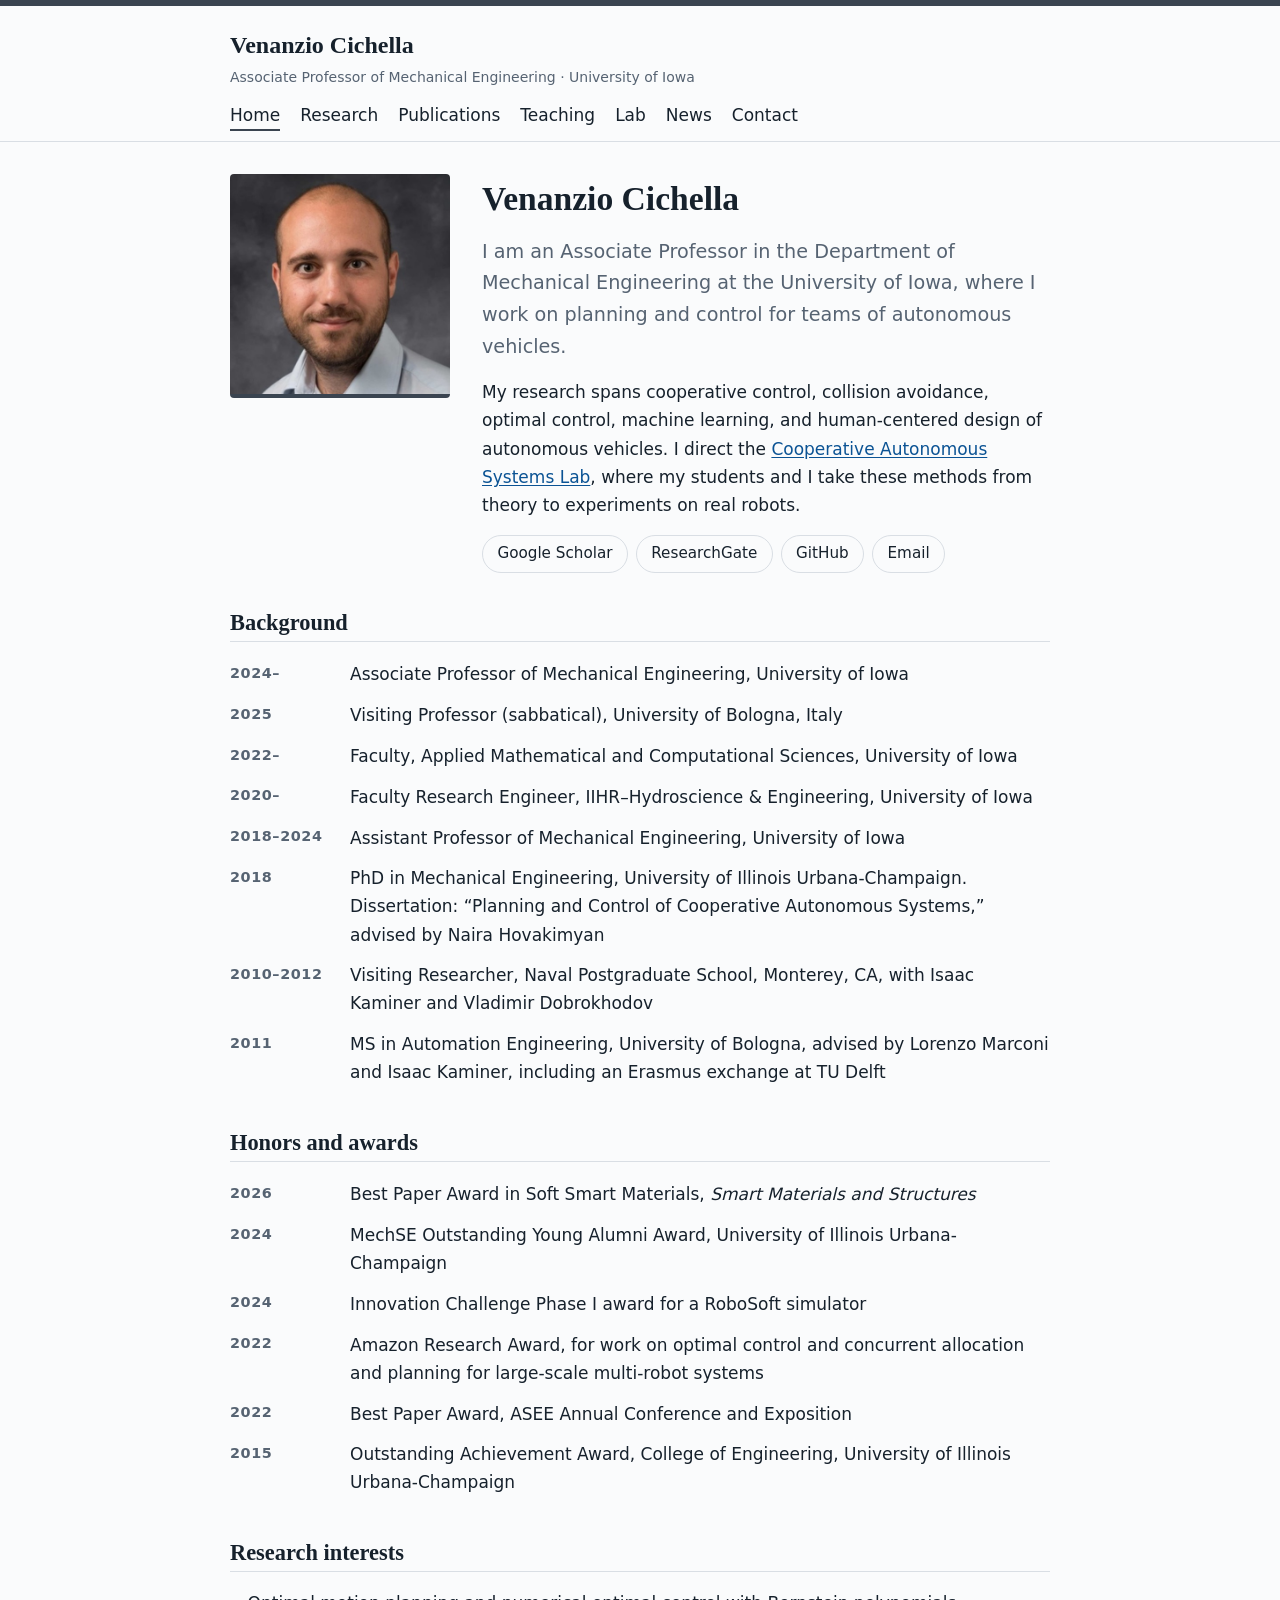
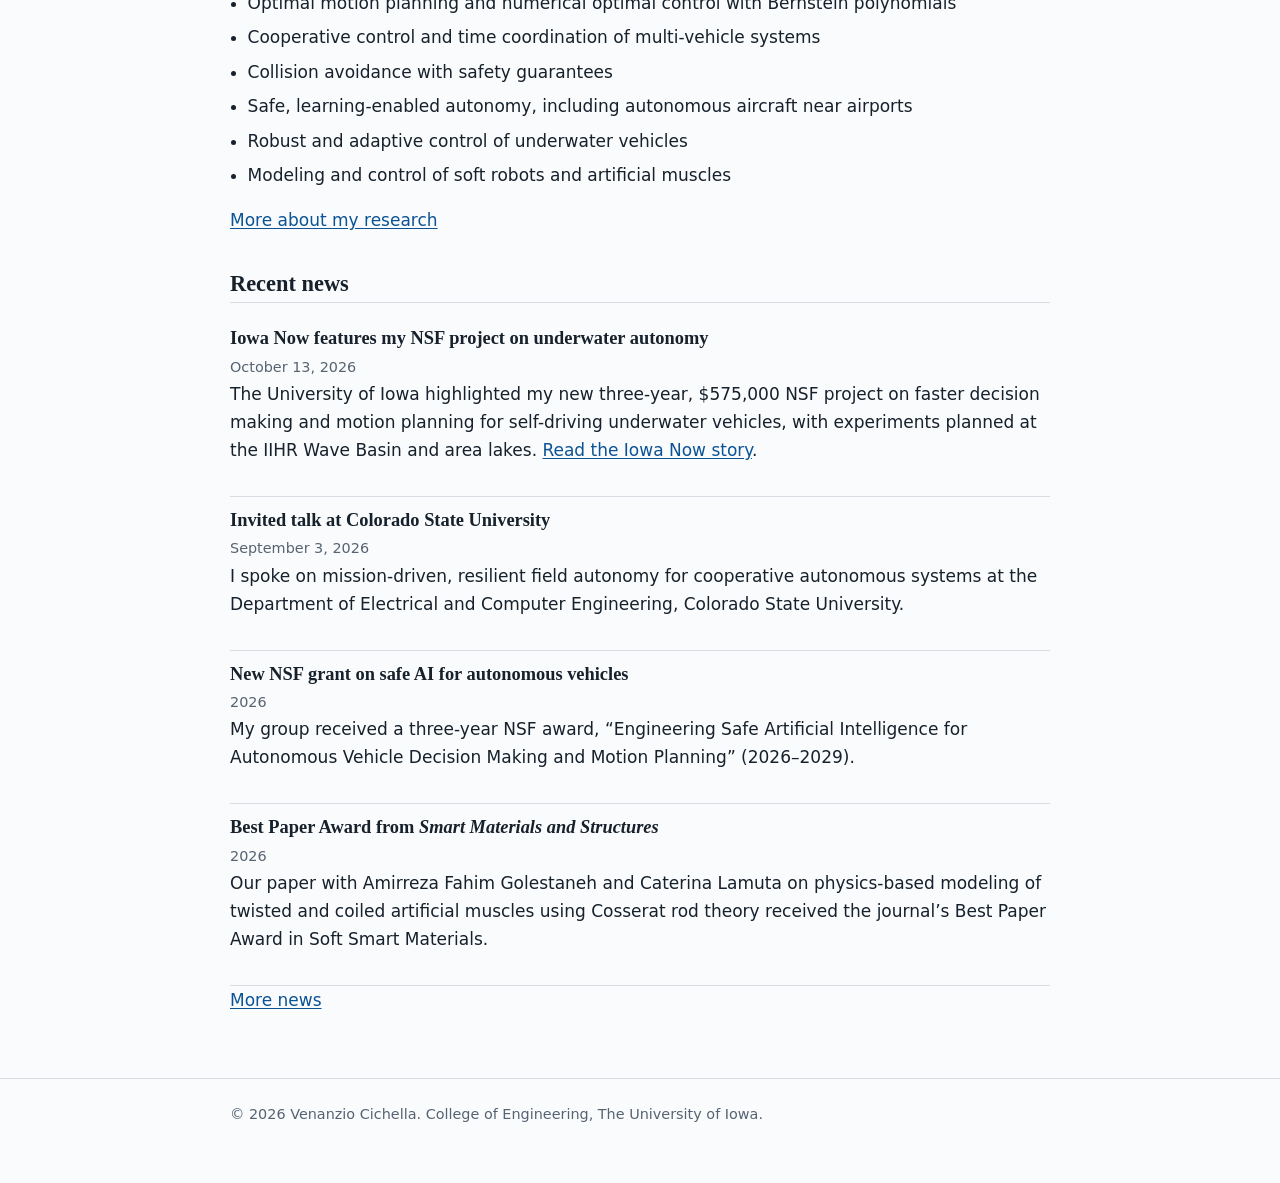
==== index.html @ 3533809e "Revert "Center the site on Resilient Autonomy as the research program (#13)" Restores the site to it" ====
<!DOCTYPE html>
<html lang="en">
<head>
  <meta charset="utf-8">
  <meta name="viewport" content="width=device-width, initial-scale=1">
  <title>Venanzio Cichella | University of Iowa</title>
  <meta name="description" content="Venanzio Cichella is an Associate Professor of Mechanical Engineering at the University of Iowa, working on planning and control of cooperative autonomous systems.">
  <link rel="stylesheet" href="style.css">
</head>
<body>
<a class="skip" href="#main">Skip to main content</a>

<header class="site">
  <div class="wrap">
    <a class="brand" href="index.html">Venanzio Cichella
      <small>Associate Professor of Mechanical Engineering &middot; University of Iowa</small>
    </a>
    <nav aria-label="Main">
      <ul>
        <li><a href="index.html" aria-current="page">Home</a></li>
        <li><a href="research.html">Research</a></li>
        <li><a href="publications.html">Publications</a></li>
        <li><a href="teaching.html">Teaching</a></li>
        <li><a href="lab.html">Lab</a></li>
        <li><a href="news.html">News</a></li>
        <li><a href="contact.html">Contact</a></li>
      </ul>
    </nav>
  </div>
</header>

<main id="main">
  <div class="wrap">
    <div class="intro">
      <img class="portrait" src="images/venanzio.jpg" alt="Portrait of Venanzio Cichella" width="220" height="220">
      <div>
        <h1>Venanzio Cichella</h1>
        <p class="lead">I am an Associate Professor in the Department of Mechanical Engineering at the University of Iowa, where I work on planning and control for teams of autonomous vehicles.</p>
        <p>My research spans cooperative control, collision avoidance, optimal control, machine learning, and human-centered design of autonomous vehicles. I direct the <a href="lab.html">Cooperative Autonomous Systems Lab</a>, where my students and I take these methods from theory to experiments on real robots.</p>
        <ul class="linkrow">
          <li><a href="https://scholar.google.com/citations?hl=en&amp;user=tYQR_0MAAAAJ&amp;view_op=list_works&amp;sortby=pubdate">Google Scholar</a></li>
          <li><a href="https://www.researchgate.net/profile/Venanzio-Cichella">ResearchGate</a></li>
          <li><a href="https://github.com/venanziocichella">GitHub</a></li>
          <li><a href="mailto:venanzio-cichella@uiowa.edu">Email</a></li>
        </ul>
      </div>
    </div>

    <h2>Background</h2>
    <ul class="timeline">
      <li><span>2024&ndash;</span> <div>Associate Professor of Mechanical Engineering, University of Iowa</div></li>
      <li><span>2025</span> <div>Visiting Professor (sabbatical), University of Bologna, Italy</div></li>
      <li><span>2022&ndash;</span> <div>Faculty, Applied Mathematical and Computational Sciences, University of Iowa</div></li>
      <li><span>2020&ndash;</span> <div>Faculty Research Engineer, IIHR&ndash;Hydroscience &amp; Engineering, University of Iowa</div></li>
      <li><span>2018&ndash;2024</span> <div>Assistant Professor of Mechanical Engineering, University of Iowa</div></li>
      <li><span>2018</span> <div>PhD in Mechanical Engineering, University of Illinois Urbana-Champaign. Dissertation: &ldquo;Planning and Control of Cooperative Autonomous Systems,&rdquo; advised by Naira Hovakimyan</div></li>
      <li><span>2010&ndash;2012</span> <div>Visiting Researcher, Naval Postgraduate School, Monterey, CA, with Isaac Kaminer and Vladimir Dobrokhodov</div></li>
      <li><span>2011</span> <div>MS in Automation Engineering, University of Bologna, advised by Lorenzo Marconi and Isaac Kaminer, including an Erasmus exchange at TU Delft</div></li>
    </ul>

    <h2>Honors and awards</h2>
    <ul class="timeline">
      <li><span>2026</span> <div>Best Paper Award in Soft Smart Materials, <em>Smart Materials and Structures</em></div></li>
      <li><span>2024</span> <div>MechSE Outstanding Young Alumni Award, University of Illinois Urbana-Champaign</div></li>
      <li><span>2024</span> <div>Innovation Challenge Phase I award for a RoboSoft simulator</div></li>
      <li><span>2022</span> <div>Amazon Research Award, for work on optimal control and concurrent allocation and planning for large-scale multi-robot systems</div></li>
      <li><span>2022</span> <div>Best Paper Award, ASEE Annual Conference and Exposition</div></li>
      <li><span>2015</span> <div>Outstanding Achievement Award, College of Engineering, University of Illinois Urbana-Champaign</div></li>
    </ul>

    <h2>Research interests</h2>
    <ul class="bare">
      <li>Optimal motion planning and numerical optimal control with Bernstein polynomials</li>
      <li>Cooperative control and time coordination of multi-vehicle systems</li>
      <li>Collision avoidance with safety guarantees</li>
      <li>Safe, learning-enabled autonomy, including autonomous aircraft near airports</li>
      <li>Robust and adaptive control of underwater vehicles</li>
      <li>Modeling and control of soft robots and artificial muscles</li>
    </ul>
    <p><a href="research.html">More about my research</a></p>

    <h2>Recent news</h2>
    <div class="news-item">
      <h3>Iowa Now features my NSF project on underwater autonomy</h3>
      <time datetime="2026-10-13">October 13, 2026</time>
      <p>The University of Iowa highlighted my new three-year, $575,000 NSF project on faster decision making and motion planning for self-driving underwater vehicles, with experiments planned at the IIHR Wave Basin and area lakes. <a href="https://now.uiowa.edu/news/2026/10/ui-professor-looks-develop-formula-quicker-response-self-driving-underwater-vehicles">Read the Iowa Now story</a>.</p>
    </div>
    <div class="news-item">
      <h3>Invited talk at Colorado State University</h3>
      <time datetime="2026-09-03">September 3, 2026</time>
      <p>I spoke on mission-driven, resilient field autonomy for cooperative autonomous systems at the Department of Electrical and Computer Engineering, Colorado State University.</p>
    </div>
    <div class="news-item">
      <h3>New NSF grant on safe AI for autonomous vehicles</h3>
      <time datetime="2026">2026</time>
      <p>My group received a three-year NSF award, &ldquo;Engineering Safe Artificial Intelligence for Autonomous Vehicle Decision Making and Motion Planning&rdquo; (2026&ndash;2029).</p>
    </div>
    <div class="news-item">
      <h3>Best Paper Award from <em>Smart Materials and Structures</em></h3>
      <time datetime="2026">2026</time>
      <p>Our paper with Amirreza Fahim Golestaneh and Caterina Lamuta on physics-based modeling of twisted and coiled artificial muscles using Cosserat rod theory received the journal&rsquo;s Best Paper Award in Soft Smart Materials.</p>
    </div>
    <p><a href="news.html">More news</a></p>
  </div>
</main>

<footer class="site">
  <div class="wrap">
    <p>&copy; 2026 Venanzio Cichella. College of Engineering, The University of Iowa.</p>
  </div>
</footer>
</body>
</html>
---- style.css ----
:root {
  --ink: #16212c;
  --muted: #566372;
  --paper: #fafbfc;
  --rule: #d9dee4;
  --accent: #3a4450;
  --link: #0b5394;
  --link-hover: #072f54;
  --max: 860px;
}

@media (prefers-color-scheme: dark) {
  :root {
    --ink: #e8ecf0;
    --muted: #9aa7b4;
    --paper: #12181f;
    --rule: #2b3541;
    --link: #7db8f0;
    --link-hover: #b4d6f8;
    --accent: #8a96a3;
  }
}

* { box-sizing: border-box; }

html { scroll-behavior: smooth; }

body {
  margin: 0;
  background: var(--paper);
  color: var(--ink);
  font-family: system-ui, -apple-system, "Segoe UI", Roboto, sans-serif;
  font-size: 1.0625rem;
  line-height: 1.65;
}

a { color: var(--link); text-underline-offset: 2px; }
a:hover { color: var(--link-hover); }
a:focus-visible, button:focus-visible {
  outline: 3px solid var(--accent);
  outline-offset: 2px;
}

.skip {
  position: absolute; left: -999px; top: 0;
  background: var(--ink); color: var(--paper); padding: .5rem 1rem;
}
.skip:focus { left: 0; z-index: 10; }

header.site {
  border-top: 6px solid var(--accent);
  border-bottom: 1px solid var(--rule);
}
.wrap { max-width: var(--max); margin: 0 auto; padding: 0 1.25rem; }

.brand {
  display: block;
  padding: 1.25rem 0 .25rem;
  font-family: Georgia, "Times New Roman", serif;
  font-size: 1.5rem;
  font-weight: 700;
  color: var(--ink);
  text-decoration: none;
}
.brand small {
  display: block;
  font-family: system-ui, sans-serif;
  font-size: .875rem;
  font-weight: 400;
  color: var(--muted);
}

nav ul {
  list-style: none; margin: 0; padding: .5rem 0 .75rem;
  display: flex; flex-wrap: wrap; gap: .25rem 1.25rem;
}
nav a {
  color: var(--ink); text-decoration: none; font-weight: 500;
  padding: .25rem 0; border-bottom: 2px solid transparent;
}
nav a:hover { border-bottom-color: var(--rule); }
nav a[aria-current="page"] { border-bottom-color: var(--accent); }

main { padding: 2rem 0 3rem; }

h1, h2, h3 { font-family: Georgia, "Times New Roman", serif; line-height: 1.25; }
h1 { font-size: 2.1rem; margin: 0 0 1rem; }
h2 { font-size: 1.4rem; margin: 2.25rem 0 .75rem; padding-bottom: .25rem; border-bottom: 1px solid var(--rule); }
h3 { font-size: 1.15rem; margin: 1.5rem 0 .25rem; }

p { margin: 0 0 1rem; }
.lead { font-size: 1.2rem; color: var(--muted); max-width: 62ch; }
.meta { color: var(--muted); font-size: .9rem; }

.linkrow { display: flex; flex-wrap: wrap; gap: .5rem; margin: 1rem 0 0; padding: 0; list-style: none; }
.linkrow a {
  display: inline-block; padding: .35rem .9rem;
  border: 1px solid var(--rule); border-radius: 999px;
  text-decoration: none; color: var(--ink); font-size: .95rem;
}
.linkrow a:hover { border-color: var(--ink); }

.people { list-style: none; padding: 0; margin: 0; display: grid; grid-template-columns: repeat(auto-fill, minmax(190px, 1fr)); gap: 1.25rem; }
.person { border-left: 3px solid var(--accent); padding-left: .85rem; }
.person strong { display: block; font-family: Georgia, serif; font-size: 1.1rem; }
.person span { color: var(--muted); font-size: .95rem; }

.area { padding: 1rem 0; border-bottom: 1px solid var(--rule); }
.area:last-child { border-bottom: 0; }
.area h3 { margin-top: 0; }

.news-item { padding: .75rem 0 1rem; border-bottom: 1px solid var(--rule); }
.news-item:last-child { border-bottom: 0; }
.news-item h3 { margin: 0 0 .1rem; }
.news-item time { color: var(--muted); font-size: .9rem; }

ul.bare { padding-left: 1.1rem; }
ul.bare li { margin-bottom: .4rem; }

ul.pubs { list-style: none; padding: 0; margin: 0; }
ul.pubs li {
  padding: .6rem 0 .6rem 1rem;
  border-left: 2px solid var(--rule);
  margin-bottom: .6rem;
  font-size: 1rem;
}
ul.pubs li:hover { border-left-color: var(--accent); }

address { font-style: normal; }

footer.site {
  border-top: 1px solid var(--rule);
  padding: 1.5rem 0 2.5rem;
  color: var(--muted);
  font-size: .9rem;
}

@media (max-width: 520px) {
  h1 { font-size: 1.75rem; }
  body { font-size: 1rem; }
}

@media print {
  header.site nav, footer.site { display: none; }
  body { background: #fff; color: #000; }
}

.intro { display: grid; grid-template-columns: 220px 1fr; gap: 2rem; align-items: start; }
.intro h1 { margin-top: .25rem; }
.portrait { width: 100%; height: auto; border-radius: 4px; border-bottom: 4px solid var(--accent); }

ul.timeline { list-style: none; padding: 0; margin: 0; }
ul.timeline li { display: grid; grid-template-columns: 6.5rem 1fr; gap: 1rem; padding: .4rem 0; }
ul.timeline span { color: var(--muted); font-size: .9rem; font-weight: 600; text-transform: uppercase; letter-spacing: .04em; padding-top: .1rem; }

@media (max-width: 640px) {
  .intro { grid-template-columns: 1fr; gap: 1rem; }
  .portrait { max-width: 160px; }
  ul.timeline li { grid-template-columns: 1fr; gap: 0; }
}

/* Lab people */
.person img, .person .avatar {
  display: block; width: 100%; max-width: 160px; height: auto; aspect-ratio: 1; object-fit: cover;
  border-radius: 4px; margin-bottom: .6rem;
}
.person .avatar {
  display: grid; place-items: center; background: var(--rule); color: var(--muted);
  font-family: Georgia, serif; font-size: 2.25rem; font-weight: 700;
}

.person img.uncropped { aspect-ratio: auto; object-fit: contain; }

/* Research figures */
.area h2 { border-bottom: 0; margin-top: .5rem; }
figure { margin: 1.25rem 0; }
figure img { display: block; width: 100%; height: auto; border-radius: 4px; border: 1px solid var(--rule); background: #fff; }
figure.narrow { max-width: 520px; }
figcaption { color: var(--muted); font-size: .9rem; margin-top: .4rem; }
.figrow { display: grid; grid-template-columns: 1fr 1fr; gap: 1.25rem; }
.figrow figure { margin: 0; }
ul.sponsors { display: flex; flex-wrap: wrap; gap: .5rem; list-style: none; padding: 0; margin: 0; }
ul.sponsors li { border: 1px solid var(--rule); border-radius: 4px; padding: .3rem .75rem; font-size: .95rem; }

/* Publications */
.feature {
  border: 1px solid var(--rule); border-left: 4px solid var(--accent); border-radius: 4px;
  padding: 1.1rem 1.25rem .4rem; margin: 0 0 1rem;
}
.feature h3 { margin: .1rem 0 .5rem; font-size: 1.3rem; }
.kicker { text-transform: uppercase; letter-spacing: .06em; font-size: .8rem; font-weight: 600; color: var(--muted); margin: 0; }
h3.year { font-size: 1rem; color: var(--muted); margin: 1.25rem 0 .4rem; }
.tag { font-size: .8rem; border: 1px solid var(--rule); border-radius: 999px; padding: 0 .5rem; color: var(--muted); white-space: nowrap; }
details summary { cursor: pointer; color: var(--link); margin-bottom: .75rem; }

@media (max-width: 640px) {
  .figrow { grid-template-columns: 1fr; }
}
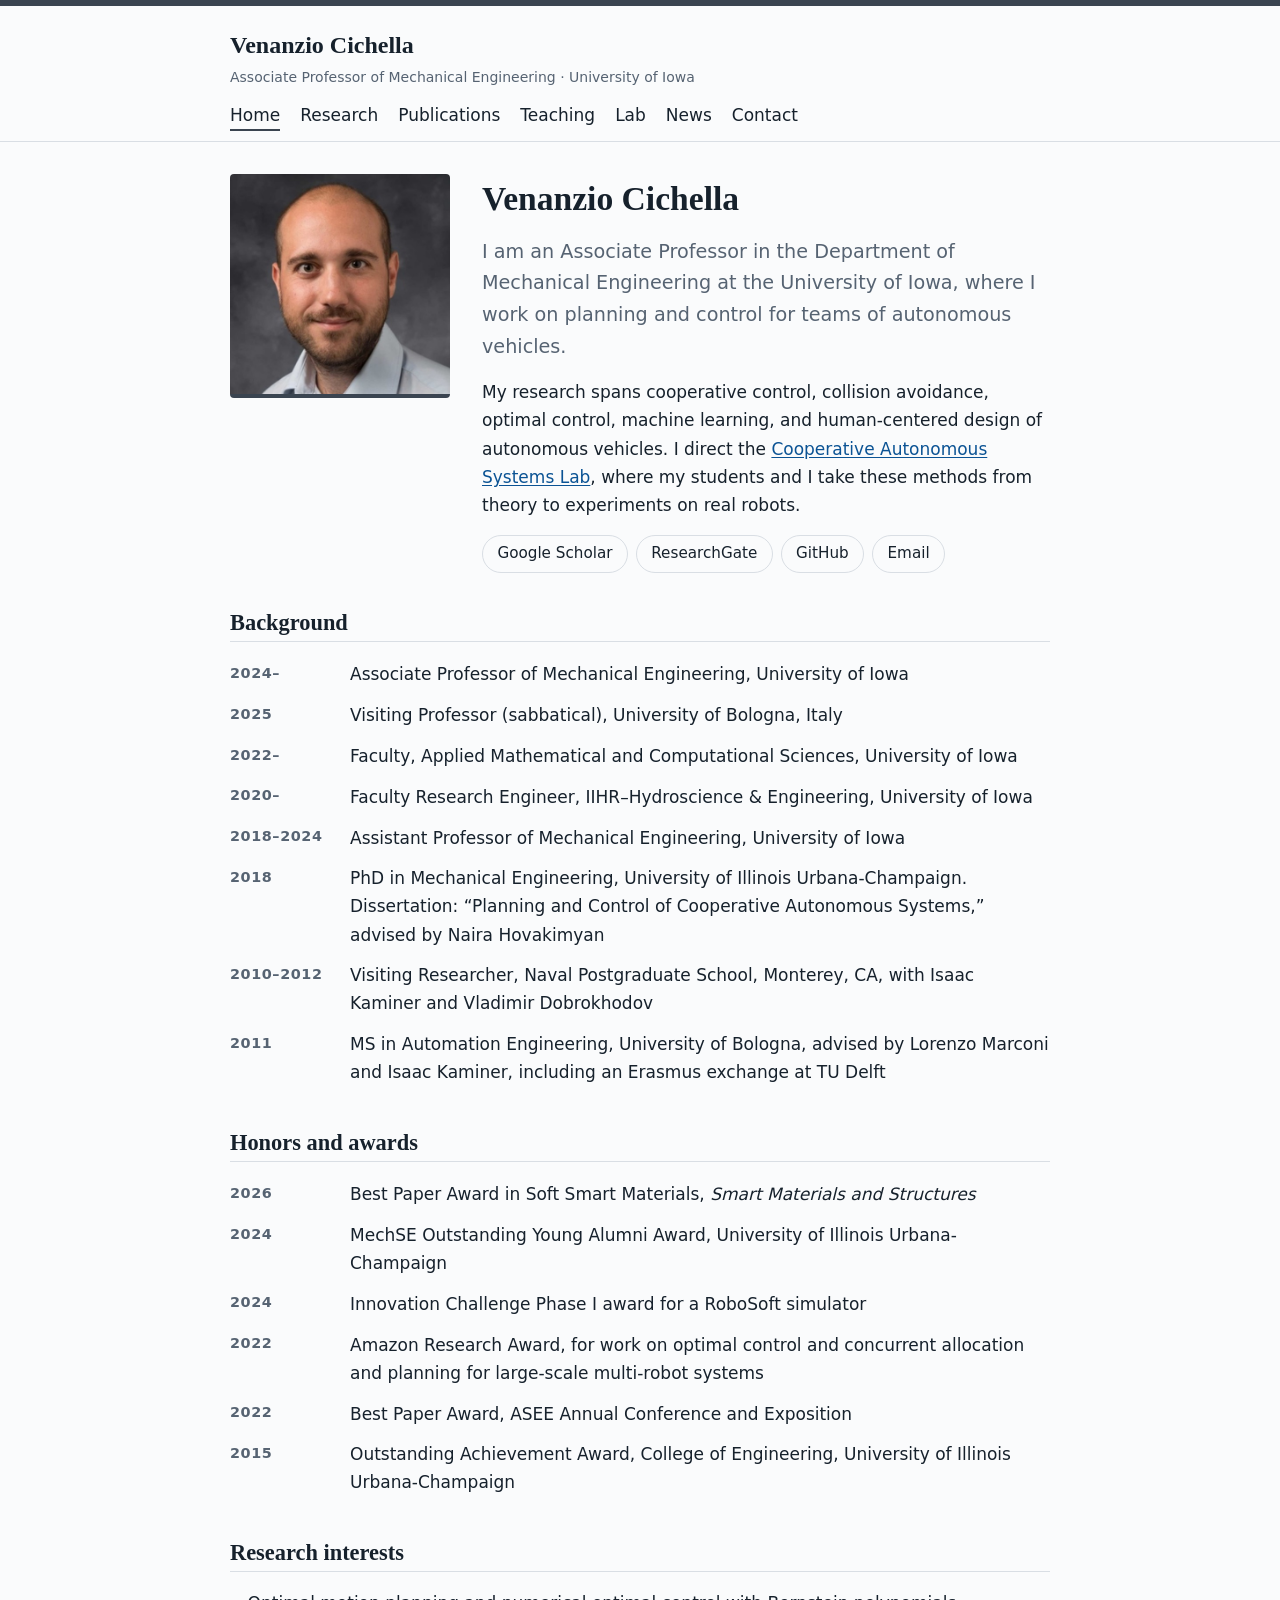
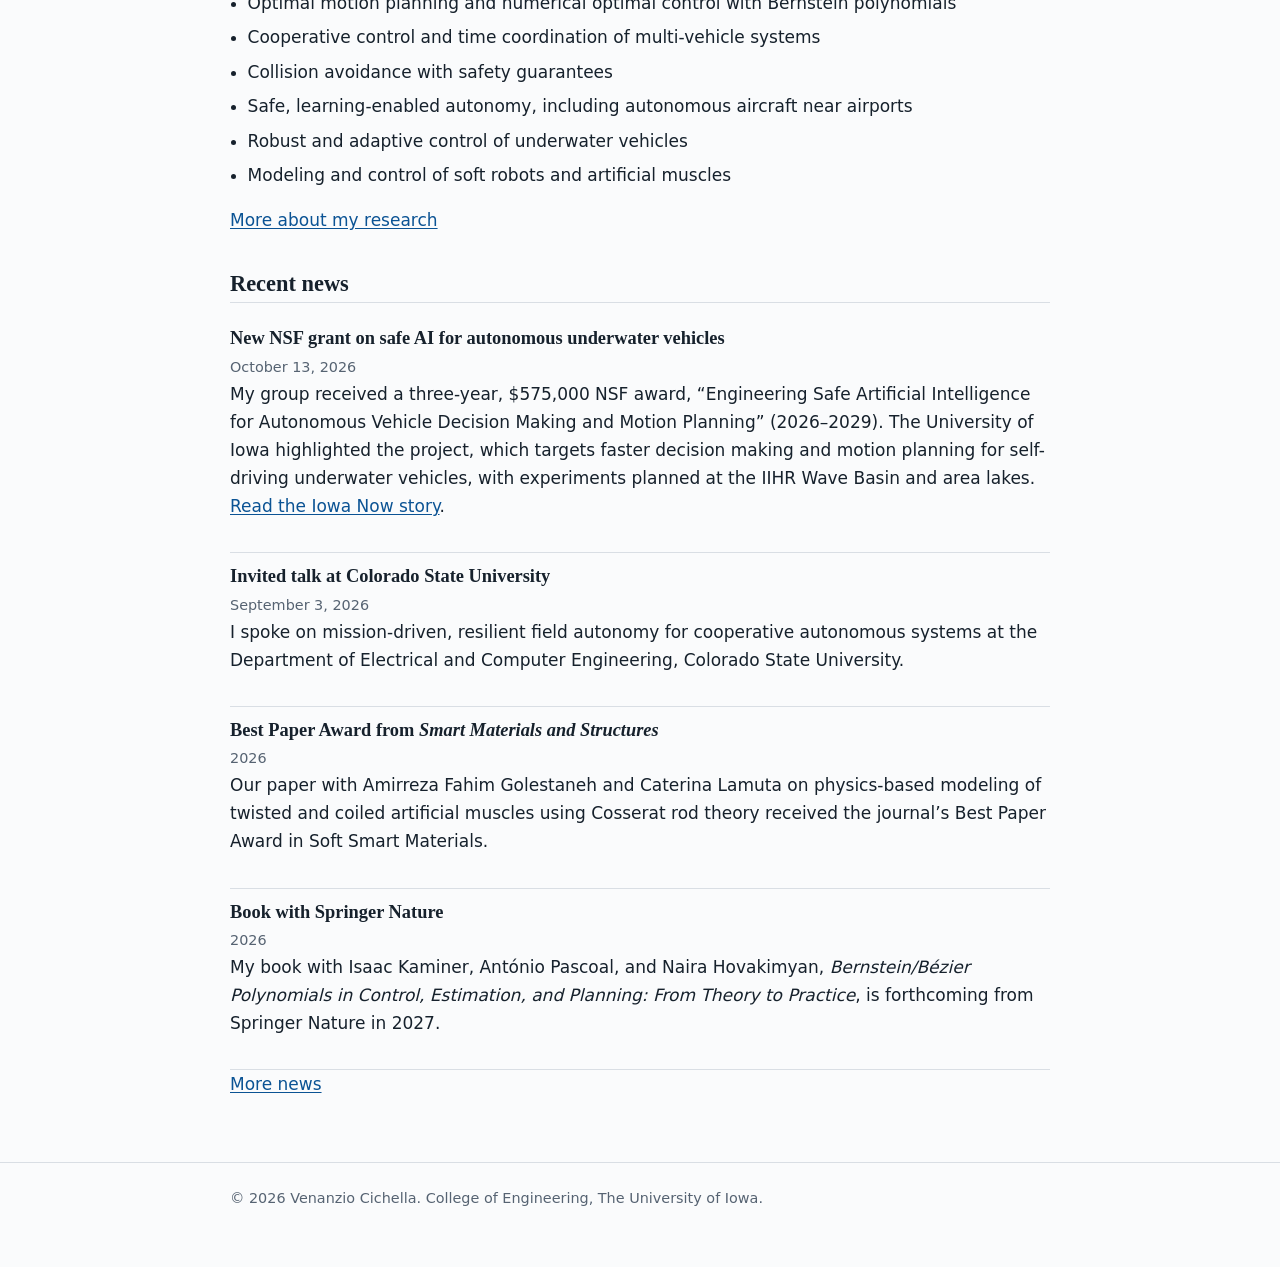
==== commit 32d718fc: "Combine the two NSF news items into one Co-Authored-By: Claude Opus 5.5 (1M context) <noreply@anthro" ====
--- a/index.html
+++ b/index.html
@@ -81,9 +81,9 @@
 
     <h2>Recent news</h2>
     <div class="news-item">
-      <h3>Iowa Now features my NSF project on underwater autonomy</h3>
+      <h3>New NSF grant on safe AI for autonomous underwater vehicles</h3>
       <time datetime="2026-10-13">October 13, 2026</time>
-      <p>The University of Iowa highlighted my new three-year, $575,000 NSF project on faster decision making and motion planning for self-driving underwater vehicles, with experiments planned at the IIHR Wave Basin and area lakes. <a href="https://now.uiowa.edu/news/2026/10/ui-professor-looks-develop-formula-quicker-response-self-driving-underwater-vehicles">Read the Iowa Now story</a>.</p>
+      <p>My group received a three-year, $575,000 NSF award, &ldquo;Engineering Safe Artificial Intelligence for Autonomous Vehicle Decision Making and Motion Planning&rdquo; (2026&ndash;2029). The University of Iowa highlighted the project, which targets faster decision making and motion planning for self-driving underwater vehicles, with experiments planned at the IIHR Wave Basin and area lakes. <a href="https://now.uiowa.edu/news/2026/10/ui-professor-looks-develop-formula-quicker-response-self-driving-underwater-vehicles">Read the Iowa Now story</a>.</p>
     </div>
     <div class="news-item">
       <h3>Invited talk at Colorado State University</h3>
@@ -91,15 +91,16 @@
       <p>I spoke on mission-driven, resilient field autonomy for cooperative autonomous systems at the Department of Electrical and Computer Engineering, Colorado State University.</p>
     </div>
     <div class="news-item">
-      <h3>New NSF grant on safe AI for autonomous vehicles</h3>
-      <time datetime="2026">2026</time>
-      <p>My group received a three-year NSF award, &ldquo;Engineering Safe Artificial Intelligence for Autonomous Vehicle Decision Making and Motion Planning&rdquo; (2026&ndash;2029).</p>
-    </div>
-    <div class="news-item">
       <h3>Best Paper Award from <em>Smart Materials and Structures</em></h3>
       <time datetime="2026">2026</time>
       <p>Our paper with Amirreza Fahim Golestaneh and Caterina Lamuta on physics-based modeling of twisted and coiled artificial muscles using Cosserat rod theory received the journal&rsquo;s Best Paper Award in Soft Smart Materials.</p>
     </div>
+    <div class="news-item">
+      <h3>Book with Springer Nature</h3>
+      <time datetime="2026">2026</time>
+      <p>My book with Isaac Kaminer, Ant&oacute;nio Pascoal, and Naira Hovakimyan, <em>Bernstein/B&eacute;zier Polynomials in Control, Estimation, and Planning: From Theory to Practice</em>, is forthcoming from Springer Nature in 2027.</p>
+    </div>
+
     <p><a href="news.html">More news</a></p>
   </div>
 </main>
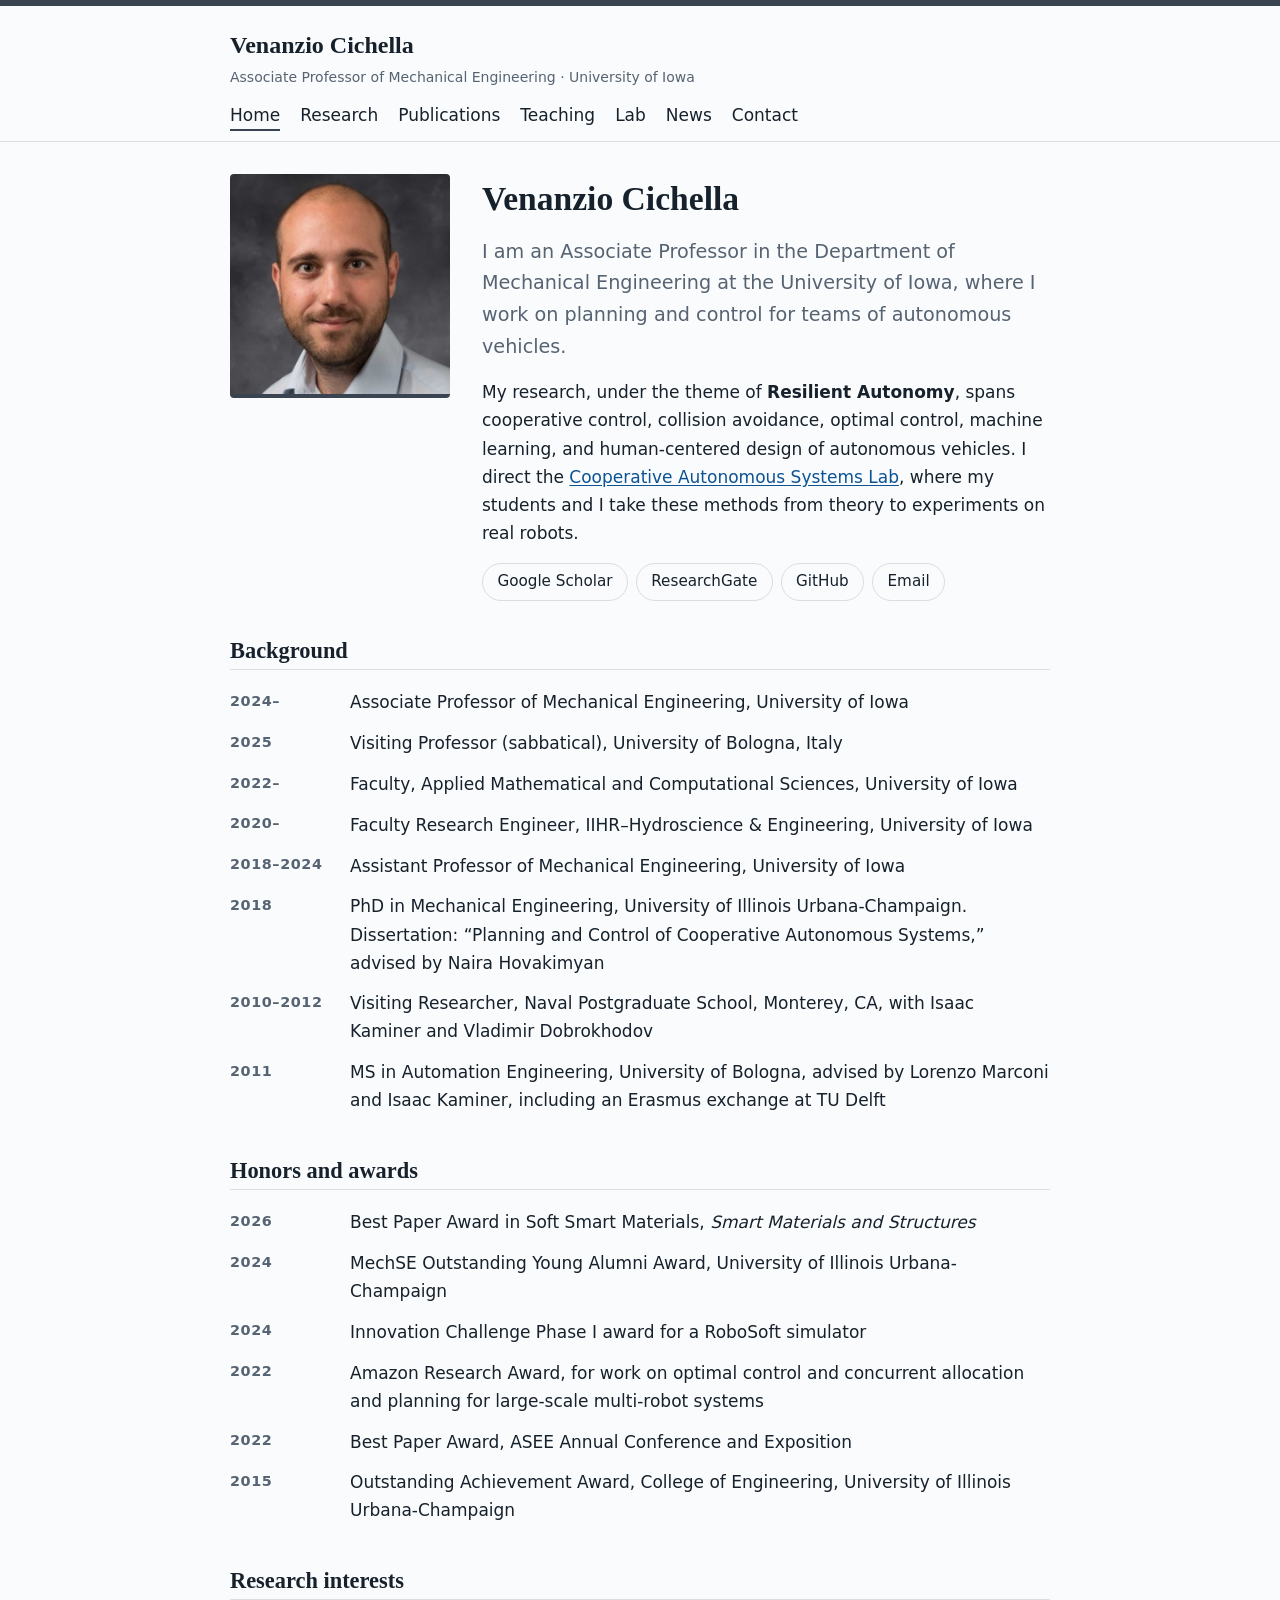
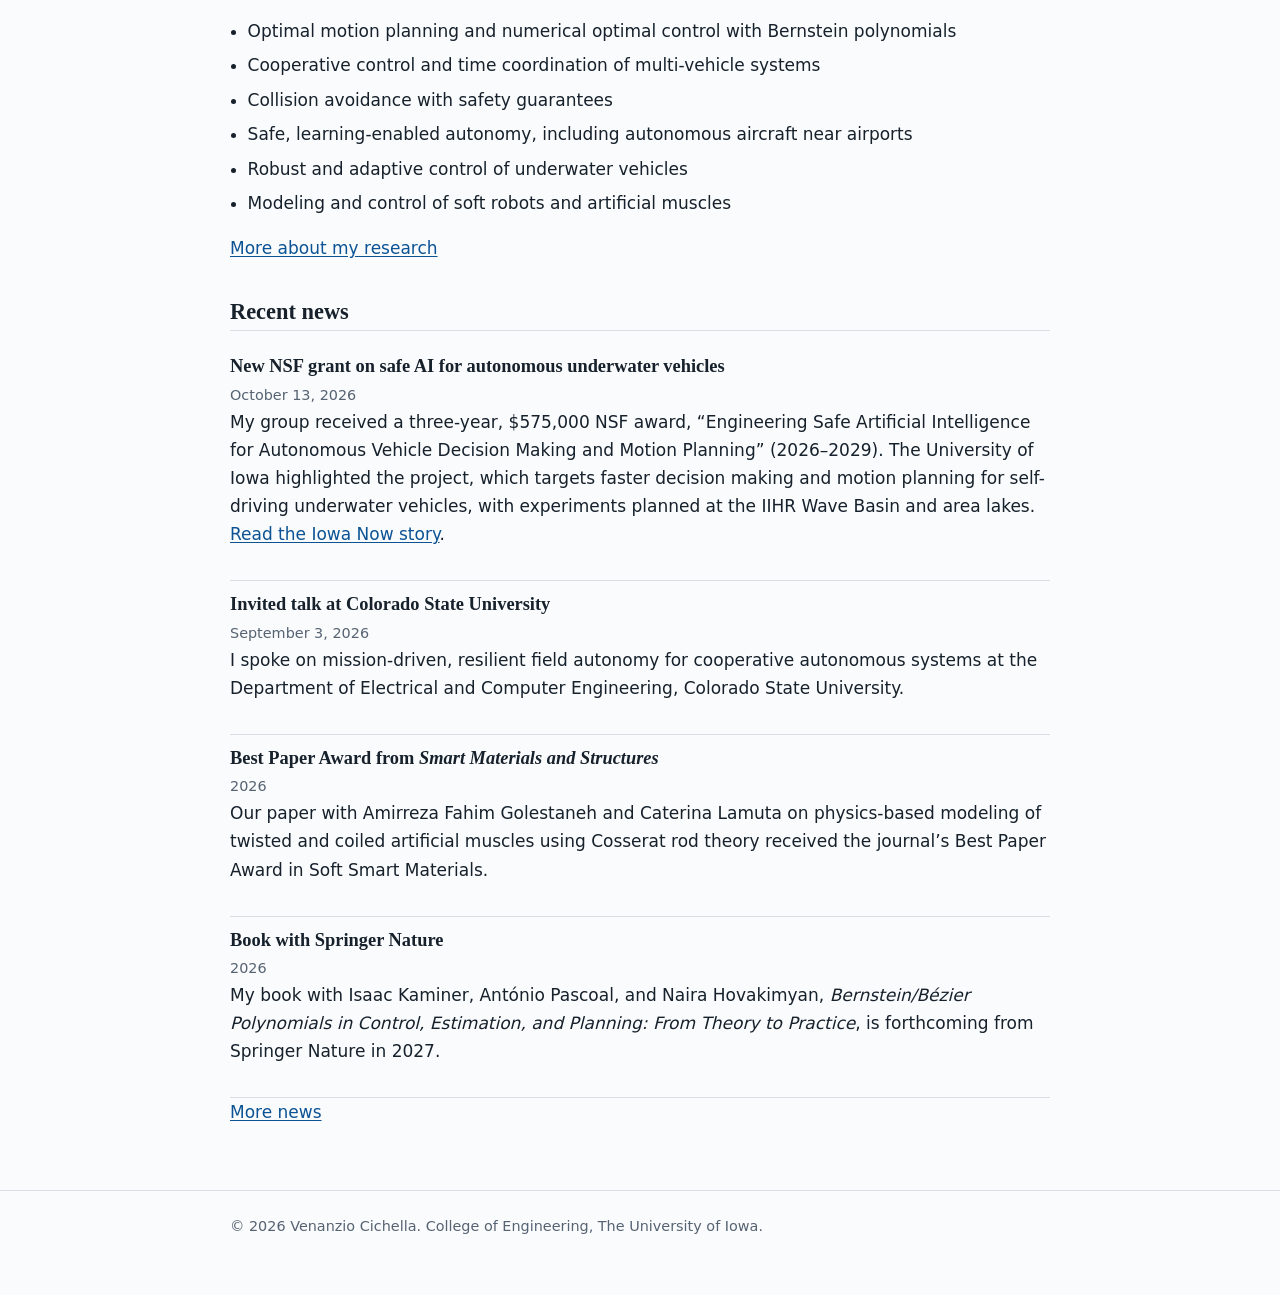
==== commit 2db97f78: "Introduce Resilient Autonomy in the home and research intros Co-Authored-By: Claude Opus 5.5 (1M con" ====
--- a/index.html
+++ b/index.html
@@ -36,7 +36,7 @@
       <div>
         <h1>Venanzio Cichella</h1>
         <p class="lead">I am an Associate Professor in the Department of Mechanical Engineering at the University of Iowa, where I work on planning and control for teams of autonomous vehicles.</p>
-        <p>My research spans cooperative control, collision avoidance, optimal control, machine learning, and human-centered design of autonomous vehicles. I direct the <a href="lab.html">Cooperative Autonomous Systems Lab</a>, where my students and I take these methods from theory to experiments on real robots.</p>
+        <p>My research, under the theme of <strong>Resilient Autonomy</strong>, spans cooperative control, collision avoidance, optimal control, machine learning, and human-centered design of autonomous vehicles. I direct the <a href="lab.html">Cooperative Autonomous Systems Lab</a>, where my students and I take these methods from theory to experiments on real robots.</p>
         <ul class="linkrow">
           <li><a href="https://scholar.google.com/citations?hl=en&amp;user=tYQR_0MAAAAJ&amp;view_op=list_works&amp;sortby=pubdate">Google Scholar</a></li>
           <li><a href="https://www.researchgate.net/profile/Venanzio-Cichella">ResearchGate</a></li>
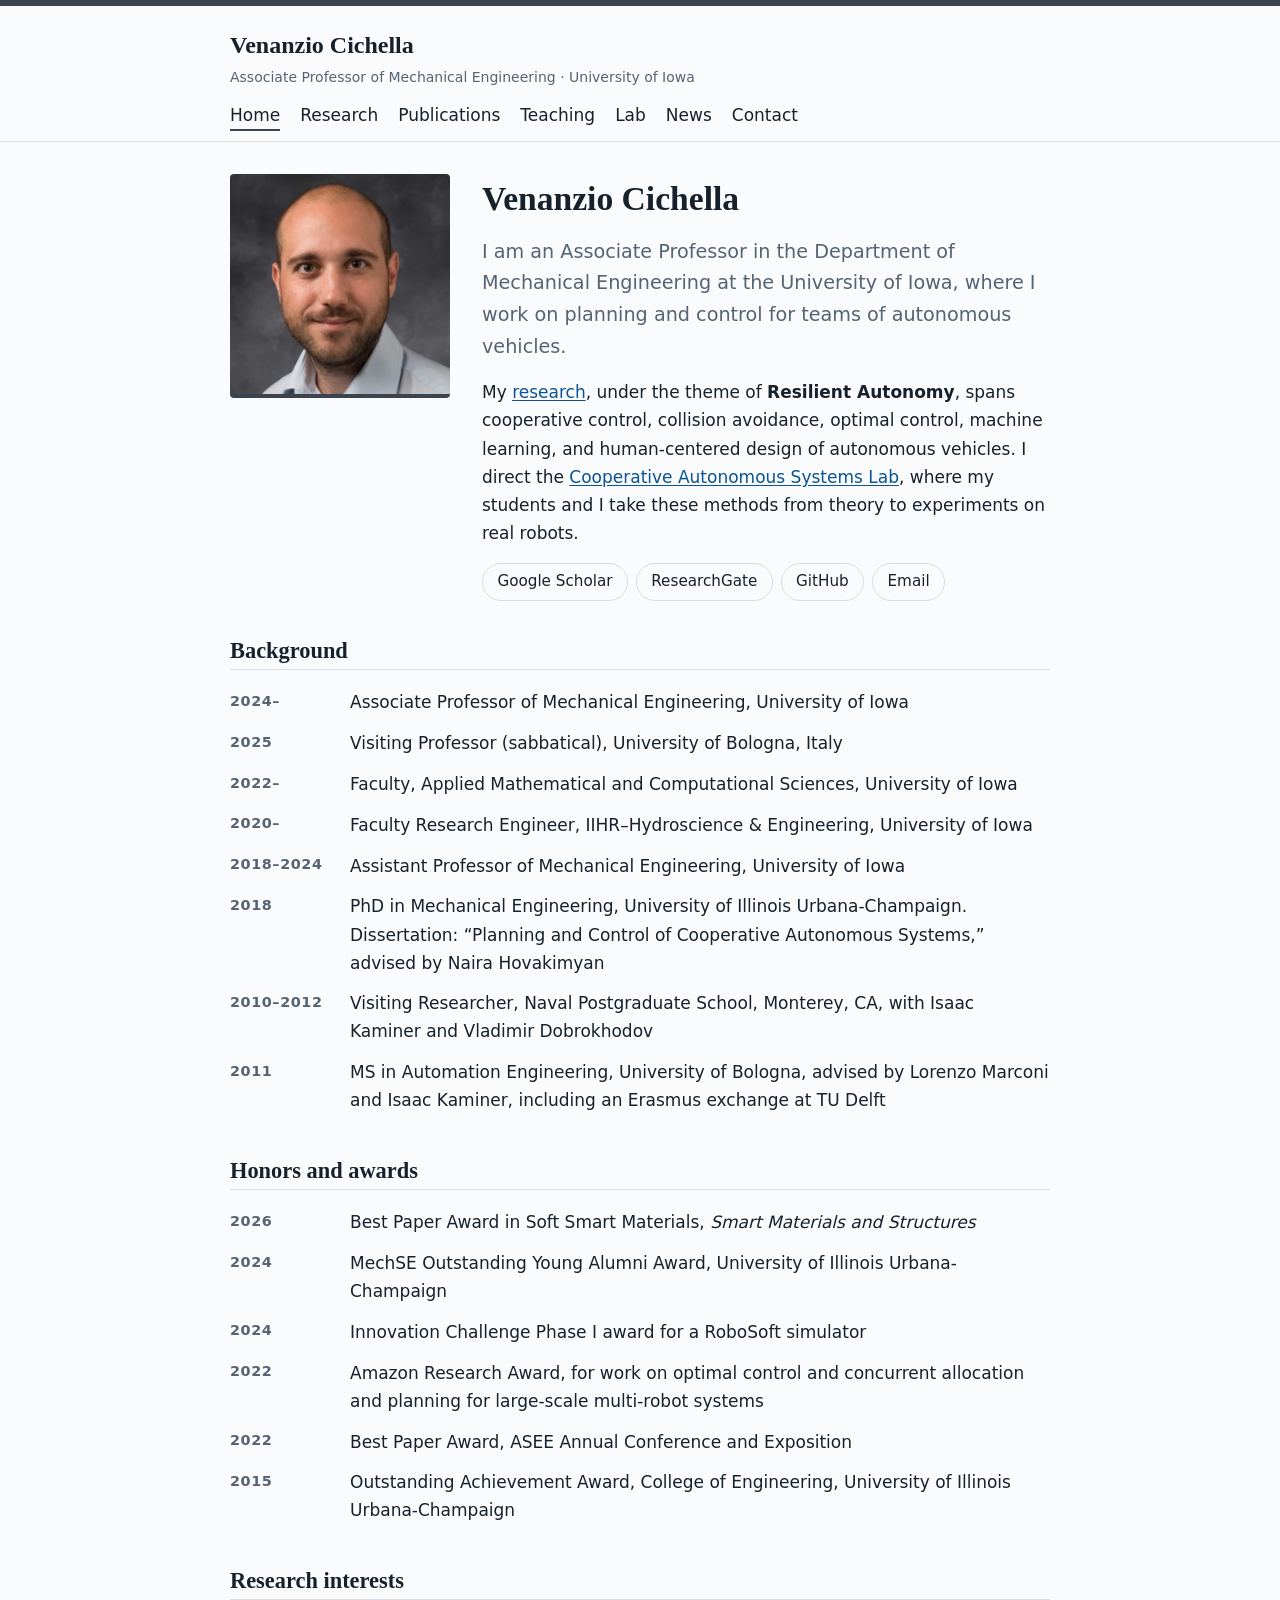
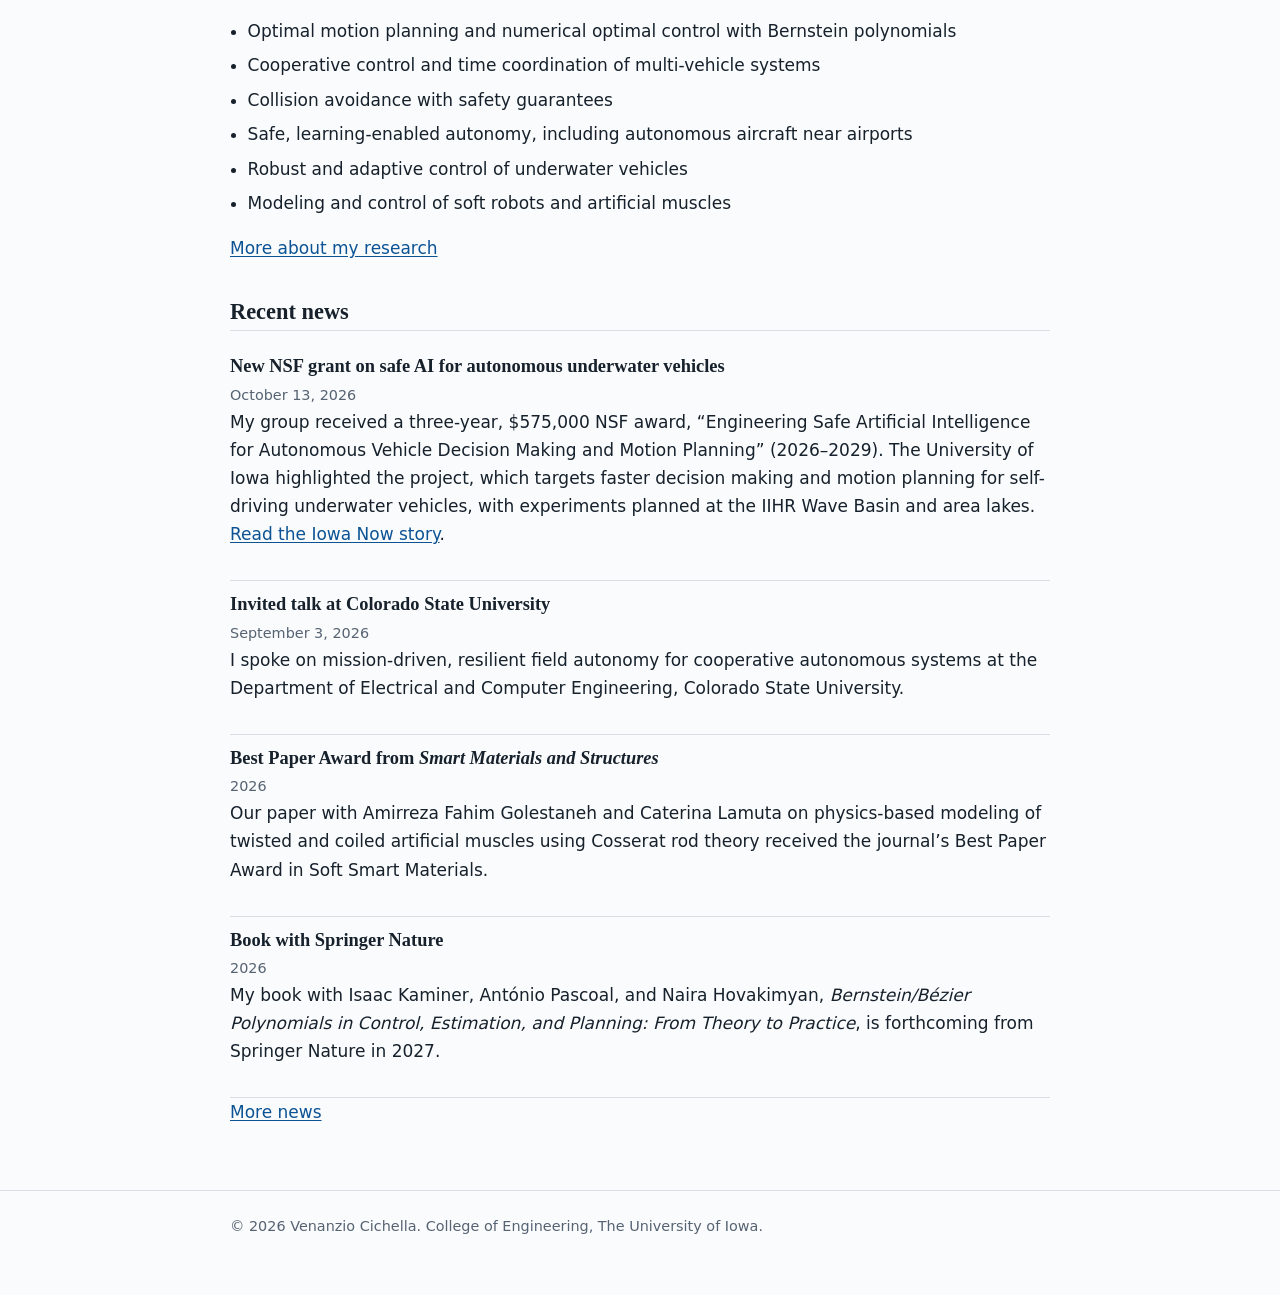
==== commit 230a3f3d: "Home: link 'research' in My research intro to research page Co-Authored-By: Claude Opus 5.5 (1M cont" ====
--- a/index.html
+++ b/index.html
@@ -36,7 +36,7 @@
       <div>
         <h1>Venanzio Cichella</h1>
         <p class="lead">I am an Associate Professor in the Department of Mechanical Engineering at the University of Iowa, where I work on planning and control for teams of autonomous vehicles.</p>
-        <p>My research, under the theme of <strong>Resilient Autonomy</strong>, spans cooperative control, collision avoidance, optimal control, machine learning, and human-centered design of autonomous vehicles. I direct the <a href="lab.html">Cooperative Autonomous Systems Lab</a>, where my students and I take these methods from theory to experiments on real robots.</p>
+        <p>My <a href="research.html">research</a>, under the theme of <strong>Resilient Autonomy</strong>, spans cooperative control, collision avoidance, optimal control, machine learning, and human-centered design of autonomous vehicles. I direct the <a href="lab.html">Cooperative Autonomous Systems Lab</a>, where my students and I take these methods from theory to experiments on real robots.</p>
         <ul class="linkrow">
           <li><a href="https://scholar.google.com/citations?hl=en&amp;user=tYQR_0MAAAAJ&amp;view_op=list_works&amp;sortby=pubdate">Google Scholar</a></li>
           <li><a href="https://www.researchgate.net/profile/Venanzio-Cichella">ResearchGate</a></li>
--- a/style.css
+++ b/style.css
@@ -174,8 +174,11 @@
 /* Research figures */
 .area h2 { border-bottom: 0; margin-top: .5rem; }
 figure { margin: 1.25rem 0; }
-figure img { display: block; width: 100%; height: auto; border-radius: 4px; border: 1px solid var(--rule); background: #fff; }
+figure img, figure video { display: block; width: 100%; height: auto; border-radius: 4px; border: 1px solid var(--rule); background: #fff; }
 figure.narrow { max-width: 520px; }
+.thrust { display: grid; grid-template-columns: minmax(0, 1fr) 360px; gap: 2rem; align-items: center; }
+.thrust figure.comic { margin: 0; }
+.thrust figure.comic img { width: 360px; height: 360px; object-fit: cover; }
 figcaption { color: var(--muted); font-size: .9rem; margin-top: .4rem; }
 .figrow { display: grid; grid-template-columns: 1fr 1fr; gap: 1.25rem; }
 .figrow figure { margin: 0; }
@@ -188,6 +191,9 @@
   padding: 1.1rem 1.25rem .4rem; margin: 0 0 1rem;
 }
 .feature h3 { margin: .1rem 0 .5rem; font-size: 1.3rem; }
+.feature h4 { font-family: Georgia, "Times New Roman", serif; font-size: 1.1rem; margin: .1rem 0 .5rem; }
+.feature figure, .feature .figrow { margin: 0 0 1rem; }
+.area .feature { margin-top: 1.25rem; }
 .kicker { text-transform: uppercase; letter-spacing: .06em; font-size: .8rem; font-weight: 600; color: var(--muted); margin: 0; }
 h3.year { font-size: 1rem; color: var(--muted); margin: 1.25rem 0 .4rem; }
 .tag { font-size: .8rem; border: 1px solid var(--rule); border-radius: 999px; padding: 0 .5rem; color: var(--muted); white-space: nowrap; }
@@ -195,4 +201,7 @@
 
 @media (max-width: 640px) {
   .figrow { grid-template-columns: 1fr; }
-}
+  .thrust { display: block; }
+  .thrust figure.comic { margin: 1.25rem 0; }
+  .thrust figure.comic img { width: 100%; max-width: 360px; height: auto; aspect-ratio: 1; margin: 0 auto; }
+}
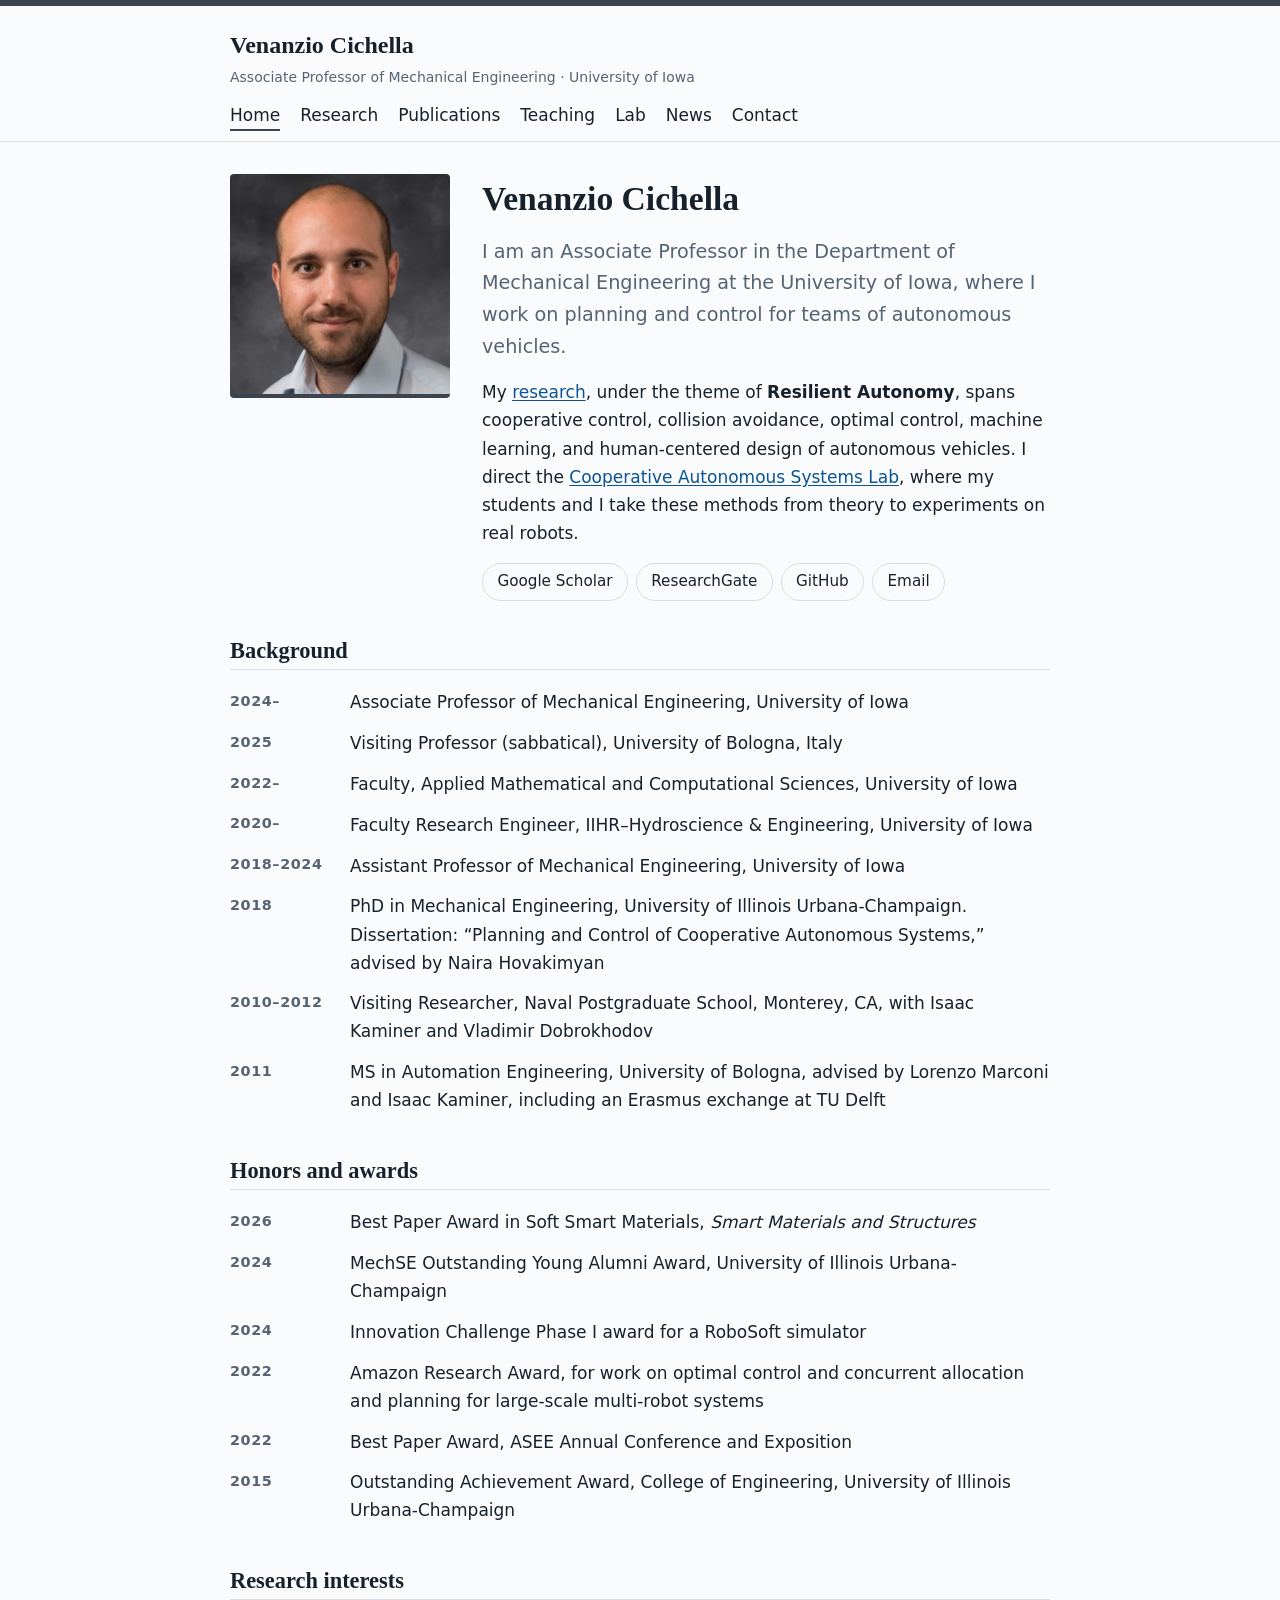
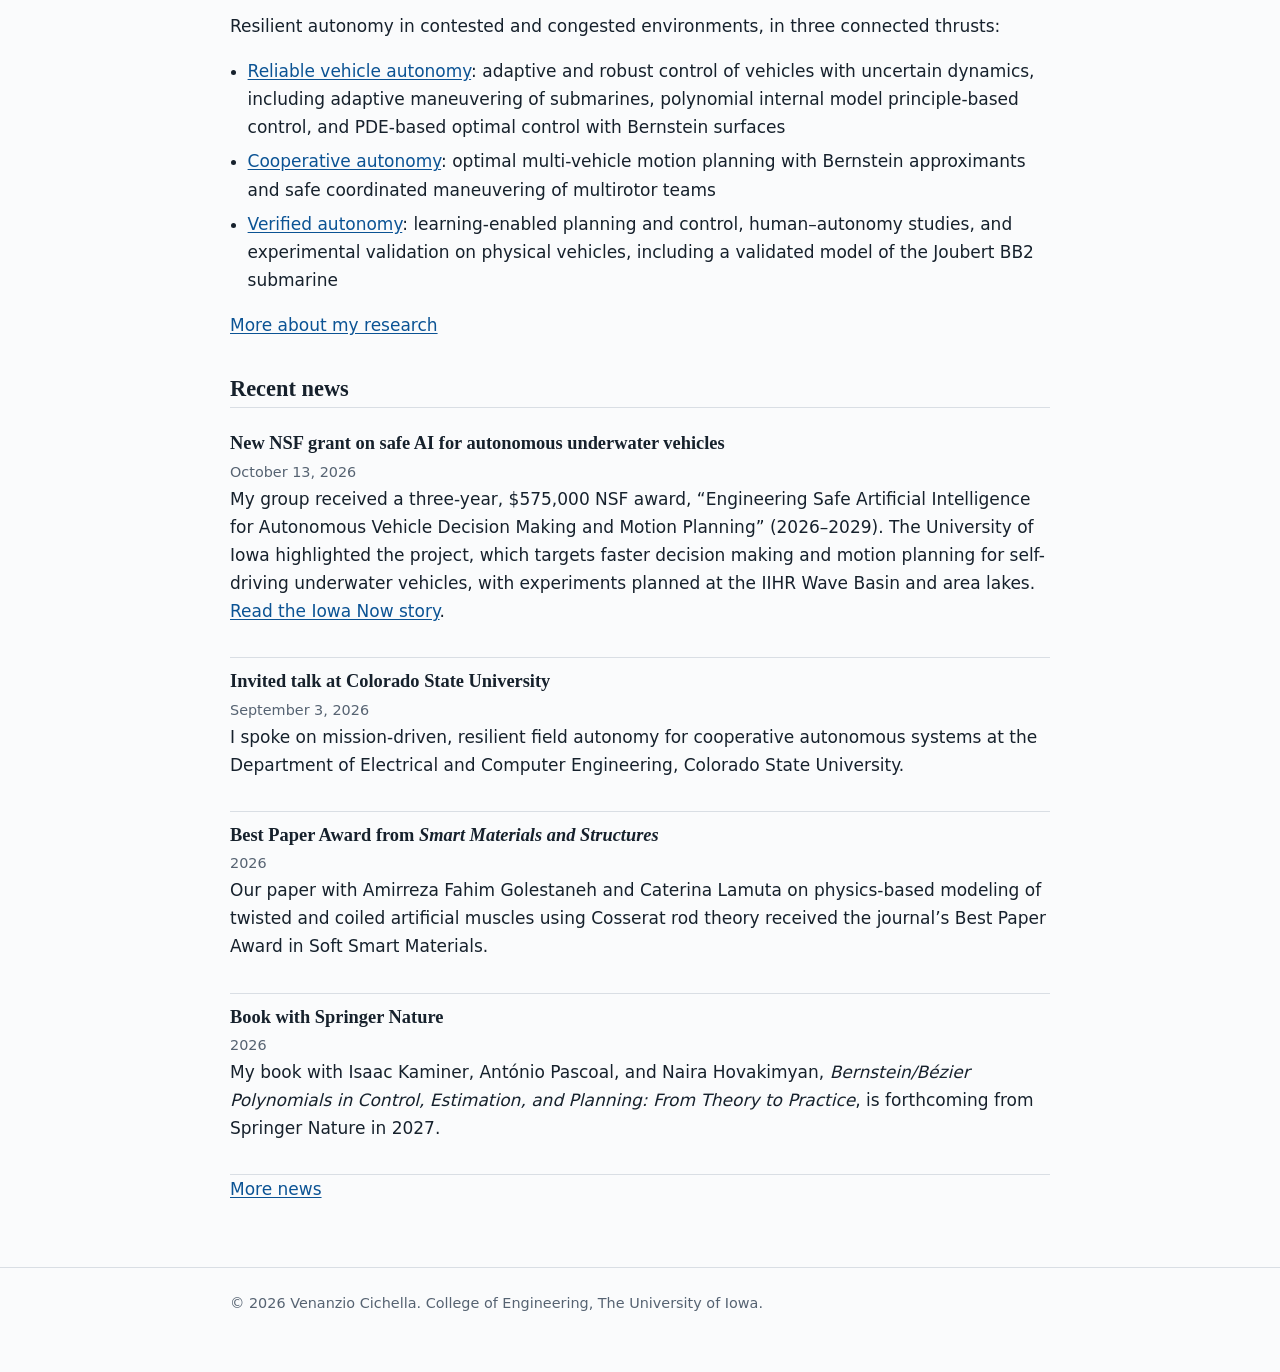
==== commit 82871d9f: "Update research interests Co-Authored-By: Claude Opus 5.5 (1M context) <noreply@anthropic.com> Claud" ====
--- a/index.html
+++ b/index.html
@@ -5,7 +5,7 @@
   <meta name="viewport" content="width=device-width, initial-scale=1">
   <title>Venanzio Cichella | University of Iowa</title>
   <meta name="description" content="Venanzio Cichella is an Associate Professor of Mechanical Engineering at the University of Iowa, working on planning and control of cooperative autonomous systems.">
-  <link rel="stylesheet" href="style.css">
+  <link rel="stylesheet" href="style.css?v=20261019">
 </head>
 <body>
 <a class="skip" href="#main">Skip to main content</a>
@@ -69,13 +69,11 @@
     </ul>
 
     <h2>Research interests</h2>
+    <p>Resilient autonomy in contested and congested environments, in three connected thrusts:</p>
     <ul class="bare">
-      <li>Optimal motion planning and numerical optimal control with Bernstein polynomials</li>
-      <li>Cooperative control and time coordination of multi-vehicle systems</li>
-      <li>Collision avoidance with safety guarantees</li>
-      <li>Safe, learning-enabled autonomy, including autonomous aircraft near airports</li>
-      <li>Robust and adaptive control of underwater vehicles</li>
-      <li>Modeling and control of soft robots and artificial muscles</li>
+      <li><a href="research.html#adaptation">Reliable vehicle autonomy</a>: adaptive and robust control of vehicles with uncertain dynamics, including adaptive maneuvering of submarines, polynomial internal model principle-based control, and PDE-based optimal control with Bernstein surfaces</li>
+      <li><a href="research.html#cooperation">Cooperative autonomy</a>: optimal multi-vehicle motion planning with Bernstein approximants and safe coordinated maneuvering of multirotor teams</li>
+      <li><a href="research.html#verified">Verified autonomy</a>: learning-enabled planning and control, human&ndash;autonomy studies, and experimental validation on physical vehicles, including a validated model of the Joubert BB2 submarine</li>
     </ul>
     <p><a href="research.html">More about my research</a></p>
 
--- a/style.css
+++ b/style.css
@@ -176,9 +176,6 @@
 figure { margin: 1.25rem 0; }
 figure img, figure video { display: block; width: 100%; height: auto; border-radius: 4px; border: 1px solid var(--rule); background: #fff; }
 figure.narrow { max-width: 520px; }
-.thrust { display: grid; grid-template-columns: minmax(0, 1fr) 360px; gap: 2rem; align-items: center; }
-.thrust figure.comic { margin: 0; }
-.thrust figure.comic img { width: 360px; height: 360px; object-fit: cover; }
 figcaption { color: var(--muted); font-size: .9rem; margin-top: .4rem; }
 .figrow { display: grid; grid-template-columns: 1fr 1fr; gap: 1.25rem; }
 .figrow figure { margin: 0; }
@@ -201,7 +198,16 @@
 
 @media (max-width: 640px) {
   .figrow { grid-template-columns: 1fr; }
-  .thrust { display: block; }
-  .thrust figure.comic { margin: 1.25rem 0; }
-  .thrust figure.comic img { width: 100%; max-width: 360px; height: auto; aspect-ratio: 1; margin: 0 auto; }
-}
+}
+
+/* Research: projects grouped by thrust */
+.area h3.group { margin: 2.5rem 0 .35rem; font-size: 1.35rem; }
+h3.group .kicker { display: block; margin-bottom: .15rem; font-family: system-ui, -apple-system, "Segoe UI", sans-serif; }
+.capability .feature h4 { font-size: 1.2rem; line-height: 1.25; }
+ul.grants { list-style: none; padding: 0; margin: 0; }
+ul.grants li { display: grid; grid-template-columns: 7.5rem 1fr; gap: .75rem; padding: .45rem 0; border-bottom: 1px solid var(--rule); }
+ul.grants li:last-child { border-bottom: 0; }
+ul.grants .when { color: var(--muted); font-variant-numeric: tabular-nums; white-space: nowrap; }
+@media (max-width: 520px) { ul.grants li { grid-template-columns: 1fr; gap: .1rem; } }
+.samerow { display: flex; gap: .75rem; align-items: flex-start; }
+.samerow img { min-width: 0; width: 100%; height: auto; }
